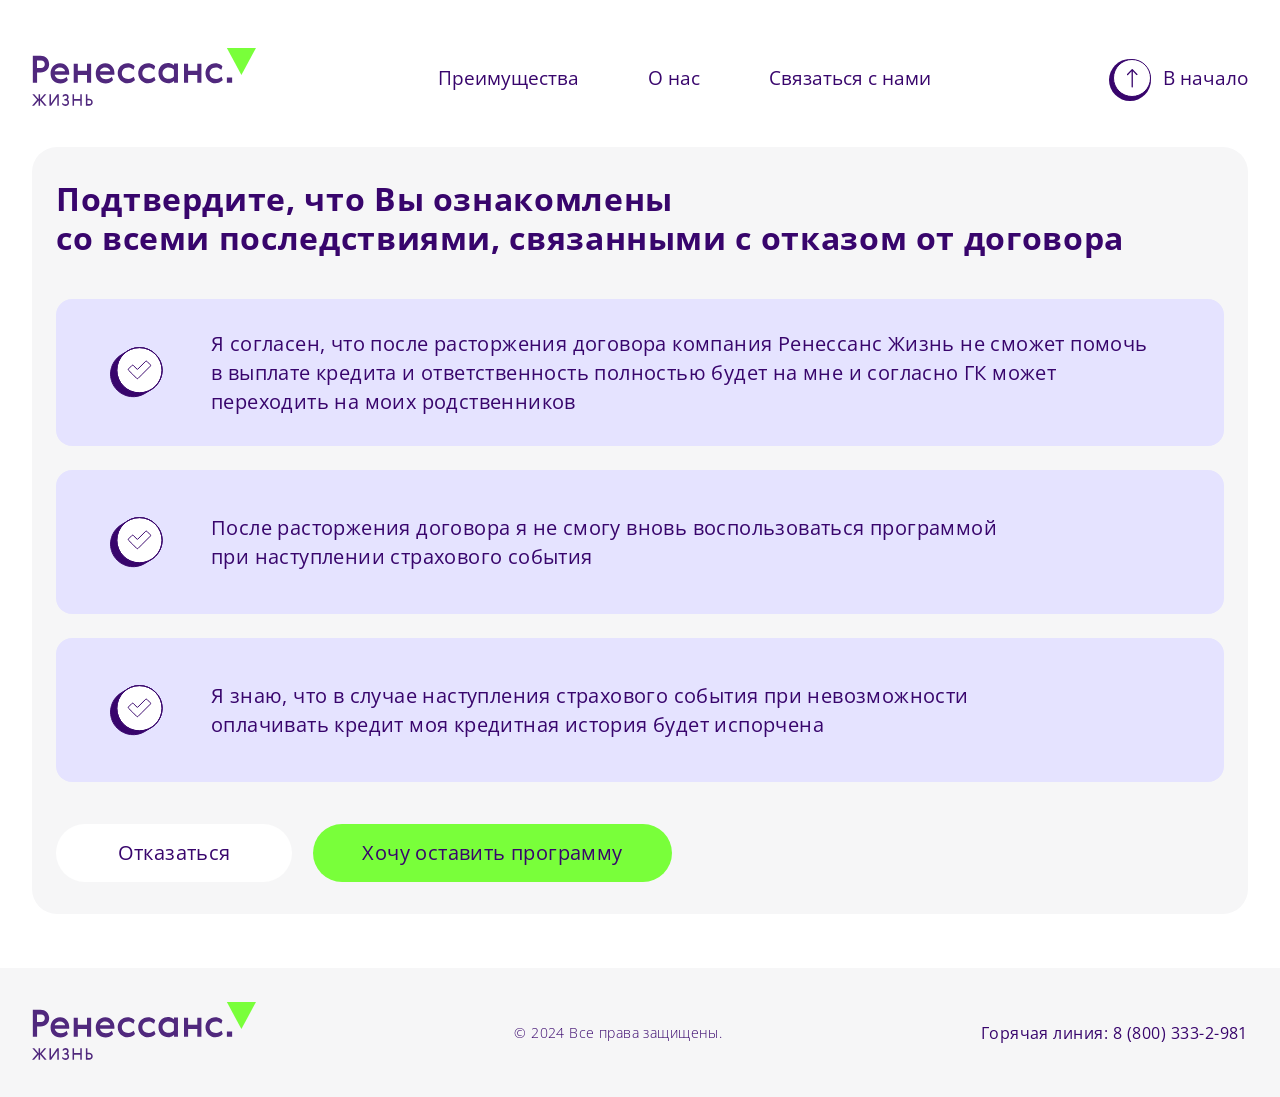
==== consequences.html @ 48eeff52 "Initial landing page" ====
<!DOCTYPE html>
<html lang="ru" class="page">

    <head>
   <meta charset="UTF-8">
   <meta name="viewport" content="width=device-width, initial-scale=1.0">
   <link rel="icon" href="favicon.svg">
   <link rel="apple-touch-icon" href="apple-touch-icon.png">
   <meta http-equiv="X-UA-Compatible" content="ie=edge">
   <meta name="theme-color" content="#111111">
   <title>Последствия отказа</title>
   <link rel="preload" href="fonts/Gerbera-Light.woff2" as="font" type="font/woff2" crossorigin>
   <link rel="preload" href="fonts/OpenSans-Regular.woff2" as="font" type="font/woff2" crossorigin>
   <link rel="preload" href="fonts/OpenSans-SemiBold.woff2" as="font" type="font/woff2" crossorigin>
   <link rel="preload" href="fonts/OpenSans-Light.woff2" as="font" type="font/woff2" crossorigin>
   <link rel="preload" href="fonts/OpenSans-Bold.woff2" as="font" type="font/woff2" crossorigin>
   <link rel="stylesheet" href="css/vendor.css">
   <link rel="stylesheet" href="css/main.css">
   <script defer src="js/main.js"></script>

</head>

    <body class="page__body">
        <div class="site-container">
            <header id='header' class="header">
  <div class="container header__container">
    <a href="index.html" class="logo">
      <img src="./img/svg/logo.svg" class="img-contain" width="224" height="58" alt="logo">
    </a>
    <nav class="nav">
      <ul class="list-reset nav__list">
        <li class="nav__item">
          <a href="index.html#advantages" class="nav__link link">Преимущества</a>
        </li>
        <li class="nav__item">
          <a href="index.html#history" class="nav__link link">О нас</a>
        </li>
        <li class="nav__item">
          <a href="index.html#contact" class="nav__link link">Связаться с нами</a>
        </li>
      </ul>
    </nav>
    <a href='index.html#header' class="btn-reset btn__start">
      <div class="btn__block">
        <div class="btn__back"></div>
        <div class="btn__circle">
          <div class="btn__img">
            <img src="./img/svg/arrowTop.svg" class="img-contain" width="17" height="14" alt="arrowTop">
          </div>
        </div>
      </div>
      <span class="btn__text">В начало</span>
    </a>
  </div>
</header>

            <main class="main">
                <section class="consequences">
                    <div class="container consequences__container">
                        <div class="consequences__content">
                            <h1 class="consequences__title">Подтвердите, что Вы ознакомлены<br>со всеми последствиями, связанными с отказом от договора</h1>
                            <ul class="list-reset consequences__list">
                                <li class="consequences__item">
                                    <div class="consequences__img">
                                        <img loading="lazy" src="./img/svg/checkPoint.svg" class="img-contain" width="61" height="61" alt="img">
                                    </div>
                                    <span class="consequences__text">Я согласен, что после расторжения договора компания Ренессанс Жизнь не сможет помочь в выплате кредита и ответственность полностью будет на мне и согласно ГК может переходить на моих родственников</span>
                                </li>
                                <li class="consequences__item">
                                    <div class="consequences__img">
                                        <img loading="lazy" src="./img/svg/checkPoint.svg" class="img-contain" width="61" height="61" alt="img">
                                    </div>
                                    <span class="consequences__text">После расторжения договора я не смогу вновь воспользоваться программой<br>при наступлении страхового события</span>
                                </li>
                                <li class="consequences__item">
                                    <div class="consequences__img">
                                        <img loading="lazy" src="./img/svg/checkPoint.svg" class="img-contain" width="61" height="61" alt="img">
                                    </div>
                                    <span class="consequences__text">Я знаю, что в случае наступления страхового события при невозможности<br>оплачивать кредит моя кредитная история будет испорчена</span>
                                </li>
                            </ul>
                            <div class="consequences__btns">
                                <a href="rejection.html" class="btn-reset btn-white consequences__btn">
                                    <span>Отказаться</span>
                                </a>
                                <a href='acceptance.html' class="btn-reset btn-green consequences__btn">
                                    <span>Хочу оставить программу</span>
                                </a>
                            </div>
                        </div>
                    </div>
                </section>
            </main>
            <footer class="footer">
  <div class="container footer__container">
    <a href="index.html" class="logo">
      <img src="./img/svg/logo.svg" class="img-contain" width="224" height="58" alt="logo">
    </a>
    <span class="footer__description">© 2024 Все права защищены.</span>
    <span class="footer__link">Горячая линия: <a class='link' href="tel:8 (800) 333-2-981 ">8 (800) 333-2-981 </a></span>
  </div>
</footer>

        </div>
    </body>

</html>
---- css/main.css ----
:root {
  --font-family: "Open Sans", sans-serif;
  --second-family: "Gerbera", sans-serif;
  --content-width: 1400px;
  --container-offset: 32px;
  --container-width: calc(var(--content-width) + (var(--container-offset) * 2));
  --color-main: #38056c;
}

@media screen and (max-width: 978px) {
  :root {
    --container-offset: 20px;
  }
}
@font-face {
  font-family: "Gerbera";
  src: url("../fonts/Gerbera-Light.woff2") format("woff2"), url("../fonts/Gerbera-Light.woff") format("woff"), url("../fonts/Gerbera-Light.ttf") format("truetype");
  font-weight: 300;
  font-style: normal;
  font-display: swap;
}
@font-face {
  font-family: "Open Sans";
  src: url("../fonts/OpenSans-Regular.woff2") format("woff2"), url("../fonts/OpenSans-Regular.woff") format("woff"), url("../fonts/OpenSans-Regular.ttf") format("truetype");
  font-weight: 400;
  font-style: normal;
  font-display: swap;
}
@font-face {
  font-family: "Open Sans";
  src: url("../fonts/OpenSans-SemiBold.woff2") format("woff2"), url("../fonts/OpenSans-SemiBold.woff") format("woff"), url("../fonts/OpenSans-SemiBold.ttf") format("truetype");
  font-weight: 600;
  font-style: normal;
  font-display: swap;
}
@font-face {
  font-family: "Open Sans";
  src: url("../fonts/OpenSans-Light.woff2") format("woff2"), url("../fonts/OpenSans-Light.woff") format("woff"), url("../fonts/OpenSans-Light.ttf") format("truetype");
  font-weight: 300;
  font-style: normal;
  font-display: swap;
}
@font-face {
  font-family: "Open Sans";
  src: url("../fonts/OpenSans-Bold.woff2") format("woff2"), url("../fonts/OpenSans-Bold.woff") format("woff"), url("../fonts/OpenSans-Bold.ttf") format("truetype");
  font-weight: 700;
  font-style: normal;
  font-display: swap;
}
html {
  -webkit-box-sizing: border-box;
  box-sizing: border-box;
}

*,
*::before,
*::after {
  padding: 0;
  margin: 0;
  -webkit-box-sizing: border-box;
  box-sizing: border-box;
}

h1,
h2,
h3,
h4 {
  margin: 0;
}

.page {
  height: 100%;
  font-family: var(--font-family);
  -webkit-text-size-adjust: 100%;
  color: var(--color-main);
  background: #ffffff;
}

.page__body {
  margin: 0;
  min-width: 320px;
  min-height: 100%;
  font-size: 16px;
}

img {
  height: auto;
  max-width: 100%;
  -o-object-fit: cover;
  object-fit: cover;
}

a {
  text-decoration: none;
}

.site-container {
  width: 100%;
  display: -webkit-box;
  display: -ms-flexbox;
  display: flex;
  -webkit-box-pack: start;
  -ms-flex-pack: start;
  justify-content: flex-start;
  -webkit-box-align: center;
  -ms-flex-align: center;
  align-items: center;
  -webkit-box-orient: vertical;
  -webkit-box-direction: normal;
  -ms-flex-direction: column;
  flex-direction: column;
  min-height: 100vh;
  overflow: hidden;
}

.is-hidden {
  display: none !important;
  /* stylelint-disable-line declaration-no-important */
}

.main {
  width: 100%;
  display: -webkit-box;
  display: -ms-flexbox;
  display: flex;
  -webkit-box-pack: start;
  -ms-flex-pack: start;
  justify-content: flex-start;
  -webkit-box-align: center;
  -ms-flex-align: center;
  align-items: center;
  -webkit-box-orient: vertical;
  -webkit-box-direction: normal;
  -ms-flex-direction: column;
  flex-direction: column;
}

.btn-reset {
  border: none;
  padding: 0;
  background-color: transparent;
  cursor: pointer;
}

.list-reset {
  list-style: none;
  margin: 0;
  padding: 0;
}

.input-reset {
  -webkit-appearance: none;
  -moz-appearance: none;
  appearance: none;
  border: none;
  border-radius: 0;
  background-color: #fff;
}
.input-reset::-webkit-search-decoration, .input-reset::-webkit-search-cancel-button, .input-reset::-webkit-search-results-button, .input-reset::-webkit-search-results-decoration {
  display: none;
}

.visually-hidden {
  position: absolute;
  overflow: hidden;
  margin: -1px;
  border: 0;
  padding: 0;
  width: 1px;
  height: 1px;
  clip: rect(0 0 0 0);
}

.container {
  margin: 0 auto;
  padding: 0 var(--container-offset);
  max-width: var(--container-width);
}

.js-focus-visible :focus:not(.focus-visible) {
  outline: none;
}

.centered {
  text-align: center;
}

.dis-scroll {
  position: fixed;
  left: 0;
  top: 0;
  overflow: hidden;
  width: 100%;
  height: 100vh;
  -ms-scroll-chaining: none;
  overscroll-behavior: none;
}

.page--ios .dis-scroll {
  position: relative;
}

picture {
  display: -webkit-box;
  display: -ms-flexbox;
  display: flex;
}

.img-cover {
  position: absolute;
  width: 100%;
  height: 100%;
  top: 0;
  left: 0;
  -o-object-fit: cover;
  object-fit: cover;
  -o-object-position: center;
  object-position: center;
}

.img-contain {
  width: 100%;
  height: auto;
  -o-object-fit: contain;
  object-fit: contain;
  -o-object-position: center;
  object-position: center;
}

.btn-green {
  display: -webkit-box;
  display: -ms-flexbox;
  display: flex;
  -webkit-box-pack: center;
  -ms-flex-pack: center;
  justify-content: center;
  -webkit-box-align: center;
  -ms-flex-align: center;
  align-items: center;
  text-align: center;
  position: relative;
  color: #38056c;
  z-index: 5;
}
.btn-green::after {
  content: "";
  position: absolute;
  width: 100%;
  height: 100%;
  border-radius: 210px;
  background: #79ff3a;
  z-index: 15;
}
.btn-green::before {
  content: "";
  position: absolute;
  width: calc(100% - 2px);
  height: calc(100% - 2px);
  top: 1px;
  left: 1px;
  border-radius: 210px;
  background: #fff;
  z-index: 10;
  -webkit-transition: all 0.2s ease 0s;
  transition: all 0.2s ease 0s;
}
.btn-green > span {
  color: inherit;
  font-size: inherit;
  z-index: 20;
}
@media (any-hover: hover) and (pointer: fine) {
  .btn-green:hover::before {
    -webkit-transform: translate(-10px, 10px);
    -ms-transform: translate(-10px, 10px);
    transform: translate(-10px, 10px);
  }
}

.btn-white {
  display: -webkit-box;
  display: -ms-flexbox;
  display: flex;
  -webkit-box-pack: center;
  -ms-flex-pack: center;
  justify-content: center;
  -webkit-box-align: center;
  -ms-flex-align: center;
  align-items: center;
  border-radius: 209px;
  text-align: center;
  position: relative;
  color: #38056c;
  z-index: 5;
}
.btn-white::after {
  content: "";
  position: absolute;
  width: 100%;
  height: 100%;
  border-radius: 210px;
  background: #ffffff;
  z-index: 15;
}
.btn-white::before {
  content: "";
  position: absolute;
  width: calc(100% - 2px);
  height: calc(100% - 2px);
  top: 1px;
  left: 1px;
  border-radius: 210px;
  background: #79ff3a;
  z-index: 10;
  -webkit-transition: all 0.2s ease 0s;
  transition: all 0.2s ease 0s;
}
.btn-white > span {
  color: inherit;
  font-size: inherit;
  z-index: 20;
}
@media (any-hover: hover) and (pointer: fine) {
  .btn-white:hover::before {
    -webkit-transform: translate(-10px, 10px);
    -ms-transform: translate(-10px, 10px);
    transform: translate(-10px, 10px);
  }
}

.link {
  -webkit-transition: all 0.2s ease 0s;
  transition: all 0.2s ease 0s;
}
@media (any-hover: hover) and (pointer: fine) {
  .link:hover {
    color: #79ff3a;
  }
}

.header {
  width: 100%;
  display: -webkit-box;
  display: -ms-flexbox;
  display: flex;
  -webkit-box-pack: center;
  -ms-flex-pack: center;
  justify-content: center;
  -webkit-box-align: center;
  -ms-flex-align: center;
  align-items: center;
  position: relative;
  padding-top: 42px;
}

.header__container {
  width: 100%;
  display: -webkit-box;
  display: -ms-flexbox;
  display: flex;
  -webkit-box-pack: justify;
  -ms-flex-pack: justify;
  justify-content: space-between;
  -webkit-box-align: center;
  -ms-flex-align: center;
  align-items: center;
}

.logo {
  width: 224px;
}

.nav {
  position: relative;
}

.nav__list {
  display: -webkit-box;
  display: -ms-flexbox;
  display: flex;
  -webkit-box-pack: center;
  -ms-flex-pack: center;
  justify-content: center;
  -webkit-box-align: center;
  -ms-flex-align: center;
  align-items: center;
  gap: 69px;
}

.nav__item {
  font-weight: 400;
  font-size: 19px;
  line-height: 384%;
  color: #38056c;
}

.nav__link {
  color: inherit;
  font-size: inherit;
}

.btn__block {
  position: relative;
}

.btn__start {
  display: -webkit-box;
  display: -ms-flexbox;
  display: flex;
  -webkit-box-pack: center;
  -ms-flex-pack: center;
  justify-content: center;
  -webkit-box-align: center;
  -ms-flex-align: center;
  align-items: center;
  gap: 12px;
}
@media (any-hover: hover) and (pointer: fine) {
  .btn__start:hover .btn__text {
    color: #79ff3a;
  }
  .btn__start:hover .btn__back {
    background: #79ff3a;
  }
}

.btn__circle {
  width: 38px;
  height: 38px;
  display: -webkit-box;
  display: -ms-flexbox;
  display: flex;
  -webkit-box-pack: center;
  -ms-flex-pack: center;
  justify-content: center;
  -webkit-box-align: center;
  -ms-flex-align: center;
  align-items: center;
  border-radius: 50%;
  border: 1px solid var(--color-main);
  background: #ffffff;
  position: relative;
  z-index: 2;
}

.btn__back {
  content: "";
  position: absolute;
  top: 0;
  right: 0;
  width: 42px;
  height: 42px;
  border-radius: 50%;
  background: var(--color-main);
  z-index: 1;
  -webkit-transition: all 0.2s ease 0s;
  transition: all 0.2s ease 0s;
}

.btn__img {
  width: 17px;
  display: -webkit-box;
  display: -ms-flexbox;
  display: flex;
  -webkit-box-pack: center;
  -ms-flex-pack: center;
  justify-content: center;
  -webkit-box-align: center;
  -ms-flex-align: center;
  align-items: center;
}

.btn__text {
  font-weight: 400;
  font-size: 19px;
  line-height: 384%;
  text-align: right;
  color: #38056c;
  -webkit-transition: all 0.2s ease 0s;
  transition: all 0.2s ease 0s;
}

@media screen and (max-width: 978px) {
  .header__container {
    -ms-flex-wrap: wrap;
    flex-wrap: wrap;
    -webkit-box-pack: justify;
    -ms-flex-pack: justify;
    justify-content: space-between;
  }
  .nav__list {
    gap: 0;
    -webkit-box-pack: justify;
    -ms-flex-pack: justify;
    justify-content: space-between;
  }
  .logo {
    -webkit-box-ordinal-group: 2;
    -ms-flex-order: 1;
    order: 1;
  }
  .nav {
    -webkit-box-ordinal-group: 4;
    -ms-flex-order: 3;
    order: 3;
    width: 100%;
  }
  .btn__start {
    -webkit-box-ordinal-group: 3;
    -ms-flex-order: 2;
    order: 2;
  }
}
@media screen and (max-width: 640px) {
  .header {
    padding-top: 32px;
  }
  .header__container {
    gap: 16px;
  }
  .logo {
    width: 175px;
  }
  .nav__item {
    font-weight: 400;
    font-size: 12px;
    line-height: 30px;
  }
  .btn__text {
    display: none;
  }
  .btn__circle {
    width: 30px;
    height: 30px;
  }
  .btn__back {
    width: 33px;
    height: 33px;
  }
  .btn__img {
    width: 13.5px;
  }
}
.footer {
  width: 100%;
  position: relative;
  background: #f6f6f7;
  padding: 34px 0;
  margin-top: auto;
}

.footerPhone {
  background: var(--color-main);
}

.footer__container {
  width: 100%;
  display: -webkit-box;
  display: -ms-flexbox;
  display: flex;
  -webkit-box-pack: justify;
  -ms-flex-pack: justify;
  justify-content: space-between;
  -webkit-box-align: center;
  -ms-flex-align: center;
  align-items: center;
  position: relative;
}

.footer__description {
  font-weight: 300;
  font-size: 14px;
  line-height: 197%;
  letter-spacing: 0.03em;
  text-align: center;
}

.footer__link {
  font-weight: 400;
  font-size: 16px;
  line-height: 172%;
  letter-spacing: 0.03em;
  text-align: right;
}
.footer__link a {
  color: var(--color-main);
}

@media screen and (max-width: 978px) {
  .footer {
    padding: 28px 0;
  }
  .footer__container {
    -webkit-box-pack: center;
    -ms-flex-pack: center;
    justify-content: center;
    -webkit-box-align: center;
    -ms-flex-align: center;
    align-items: center;
    -webkit-box-orient: vertical;
    -webkit-box-direction: normal;
    -ms-flex-direction: column;
    flex-direction: column;
    gap: 24px;
  }
  .footer__description {
    -webkit-box-ordinal-group: 4;
    -ms-flex-order: 3;
    order: 3;
  }
  .footer__link {
    -webkit-box-ordinal-group: 3;
    -ms-flex-order: 2;
    order: 2;
  }
}
@media screen and (max-width: 640px) {
  .footer__container {
    gap: 16px;
  }
  .footer__description,
  .footer__link {
    font-size: 12px;
    line-height: 120%;
  }
}
.footerPhone {
  position: relative;
}
.footerPhone .btn__circle {
  background: var(--color-main);
  border-color: #ffffff;
}
.footerPhone .btn__back {
  background: #ffffff;
}
.footerPhone .btn__text {
  color: #ffffff;
}

.footerPhone__img {
  position: absolute;
  right: 202px;
  bottom: -34px;
  width: 565px;
  display: -webkit-box;
  display: -ms-flexbox;
  display: flex;
  -webkit-box-pack: end;
  -ms-flex-pack: end;
  justify-content: flex-end;
  -webkit-box-align: end;
  -ms-flex-align: end;
  align-items: flex-end;
  pointer-events: none;
}
.footerPhone__img .img-contain {
  -o-object-position: bottom center;
  object-position: bottom center;
}

@media screen and (max-width: 978px) {
  .footerPhone__img {
    min-width: 365px;
    width: 60%;
    bottom: calc(100% + 28px);
    left: 0;
    right: 0;
    margin: 0 auto;
    -webkit-transform: translateX(-15px);
    -ms-transform: translateX(-15px);
    transform: translateX(-15px);
  }
  .footerPhone .footer__container {
    -webkit-box-orient: horizontal;
    -webkit-box-direction: normal;
    -ms-flex-direction: row;
    flex-direction: row;
    -webkit-box-pack: justify;
    -ms-flex-pack: justify;
    justify-content: space-between;
  }
}
.hero {
  width: 100%;
  position: relative;
  margin-top: 35px;
  display: -webkit-box;
  display: -ms-flexbox;
  display: flex;
  -webkit-box-pack: center;
  -ms-flex-pack: center;
  justify-content: center;
  -webkit-box-align: center;
  -ms-flex-align: center;
  align-items: center;
}

.hero__container {
  width: 100%;
  display: -webkit-box;
  display: -ms-flexbox;
  display: flex;
  -webkit-box-pack: center;
  -ms-flex-pack: center;
  justify-content: center;
  -webkit-box-align: center;
  -ms-flex-align: center;
  align-items: center;
  -webkit-box-orient: vertical;
  -webkit-box-direction: normal;
  -ms-flex-direction: column;
  flex-direction: column;
  max-width: 1642px;
}

.hero__banner {
  width: 100%;
  display: -webkit-box;
  display: -ms-flexbox;
  display: flex;
  -webkit-box-pack: center;
  -ms-flex-pack: center;
  justify-content: center;
  -webkit-box-align: stretch;
  -ms-flex-align: stretch;
  align-items: stretch;
}

.hero__left {
  width: 53.231%;
  display: -webkit-box;
  display: -ms-flexbox;
  display: flex;
  -webkit-box-pack: center;
  -ms-flex-pack: center;
  justify-content: center;
  -webkit-box-align: start;
  -ms-flex-align: start;
  align-items: flex-start;
  -webkit-box-orient: vertical;
  -webkit-box-direction: normal;
  -ms-flex-direction: column;
  flex-direction: column;
  padding: 90px 24px 90px 90px;
  min-height: 548px;
  border-radius: 25px;
  background: #38056c;
  position: relative;
  gap: 16px;
  z-index: 5;
}

.hero__title {
  max-width: 671px;
  width: 100%;
  text-align: left;
  font-weight: 700;
  font-size: 55px;
  line-height: 102%;
  letter-spacing: 0.02em;
  color: #fff;
}

.hero__text {
  width: 100%;
  text-align: left;
  font-weight: 300;
  font-size: 24px;
  line-height: 133%;
  letter-spacing: 0.02em;
  max-width: 428px;
  color: #fff;
}
.hero__text a {
  color: inherit;
}

.hero__right {
  width: calc(46.769% + 30px);
  position: relative;
  height: auto;
  border-radius: 0 25px 25px 0;
  overflow: hidden;
  margin-left: -30px;
  z-index: 2;
}

.hero__slider {
  width: 100%;
  position: relative;
  max-width: 1400px;
  margin-top: -38px;
  z-index: 20;
}
.hero__slider .swiper-wrapper {
  -webkit-box-align: stretch;
  -ms-flex-align: stretch;
  align-items: stretch;
}
.hero__slider .swiper-slide {
  width: 100%;
  display: -webkit-box;
  display: -ms-flexbox;
  display: flex;
  -webkit-box-pack: start;
  -ms-flex-pack: start;
  justify-content: flex-start;
  -webkit-box-align: start;
  -ms-flex-align: start;
  align-items: flex-start;
  -webkit-box-orient: vertical;
  -webkit-box-direction: normal;
  -ms-flex-direction: column;
  flex-direction: column;
  height: auto;
  border-radius: 16px;
  background: #f6f6f7;
  padding: 52px 48px 41px 55px;
  gap: 15px;
}

.hero__ico {
  width: 55.5px;
}

.hero__description {
  width: 100%;
  text-align: left;
  font-weight: 400;
  font-size: 18px;
  line-height: 145%;
  letter-spacing: 0.02em;
  color: #38056c;
}

.slider__pagination {
  position: absolute;
  left: 0;
  bottom: 0;
  right: 0;
  margin: 0 auto;
  display: -webkit-box;
  display: -ms-flexbox;
  display: flex;
  -webkit-box-pack: center;
  -ms-flex-pack: center;
  justify-content: center;
  -webkit-box-align: center;
  -ms-flex-align: center;
  align-items: center;
}

.swiper-horizontal > .swiper-pagination-bullets .swiper-pagination-bullet,
.swiper-pagination-horizontal.swiper-pagination-bullets .swiper-pagination-bullet {
  background: #d9d9d9;
  opacity: 1;
  width: 12px;
  height: 12px;
  margin: 0 5.5px;
  -webkit-transition: all 0.2s ease 0s;
  transition: all 0.2s ease 0s;
}

.swiper-horizontal > .swiper-pagination-bullets .swiper-pagination-bullet.swiper-pagination-bullet-active,
.swiper-pagination-horizontal.swiper-pagination-bullets .swiper-pagination-bullet.swiper-pagination-bullet-active {
  background: #38056c;
}

@media screen and (max-width: 1440px) {
  .hero__left {
    padding: 24px;
    min-height: 400px;
  }
  .hero__title {
    font-size: 40px;
    max-width: 500px;
  }
  .hero__text {
    font-size: 20px;
  }
  .hero__slider .swiper-slide {
    padding: 24px 32px;
  }
  .hero__description {
    font-size: 16px;
  }
}
@media screen and (max-width: 978px) {
  .hero__banner {
    -webkit-box-pack: center;
    -ms-flex-pack: center;
    justify-content: center;
    -webkit-box-align: center;
    -ms-flex-align: center;
    align-items: center;
    -webkit-box-orient: vertical;
    -webkit-box-direction: normal;
    -ms-flex-direction: column;
    flex-direction: column;
  }
  .hero__left {
    width: 100%;
    padding: 44px 21px 24px 21px;
    -webkit-box-pack: center;
    -ms-flex-pack: center;
    justify-content: center;
    -webkit-box-align: center;
    -ms-flex-align: center;
    align-items: center;
    -webkit-box-orient: vertical;
    -webkit-box-direction: normal;
    -ms-flex-direction: column;
    flex-direction: column;
    min-height: auto;
    border-radius: 25px 25px 0 0;
  }
  .hero__right {
    width: 100%;
    border-radius: 0 0 25px 25px;
    aspect-ratio: 1.2389/1;
    margin: 0;
  }
  .hero__text,
  .hero__title {
    text-align: center;
  }
  .hero__slider {
    margin-top: -40px;
    padding-bottom: 30px;
    position: relative;
  }
  .hero__slider .swiper-slide {
    padding: 32px 34px 25px 34px;
  }
}
@media screen and (max-width: 640px) {
  .hero {
    margin-top: 20px;
  }
  .hero__left {
    gap: 14px;
  }
  .hero__text {
    font-weight: 300;
    font-size: 12px;
    line-height: 133%;
    letter-spacing: 0.02em;
  }
  .hero__title {
    font-weight: 700;
    font-size: 20px;
    line-height: 115%;
    letter-spacing: 0.02em;
  }
  .hero__slider .swiper-slide {
    gap: 10px;
  }
  .hero__ico {
    width: 35px;
  }
  .hero__description {
    font-size: 12px;
    line-height: 143%;
    letter-spacing: 0.02em;
  }
  .swiper-horizontal > .swiper-pagination-bullets .swiper-pagination-bullet,
  .swiper-pagination-horizontal.swiper-pagination-bullets .swiper-pagination-bullet {
    width: 7px;
    height: 7px;
  }
}
.history {
  width: 100%;
  position: relative;
  margin-top: 64px;
  display: -webkit-box;
  display: -ms-flexbox;
  display: flex;
  -webkit-box-pack: center;
  -ms-flex-pack: center;
  justify-content: center;
  -webkit-box-align: center;
  -ms-flex-align: center;
  align-items: center;
}

.history__container {
  width: 100%;
  display: -webkit-box;
  display: -ms-flexbox;
  display: flex;
  -webkit-box-pack: center;
  -ms-flex-pack: center;
  justify-content: center;
  -webkit-box-align: center;
  -ms-flex-align: center;
  align-items: center;
  -webkit-box-orient: vertical;
  -webkit-box-direction: normal;
  -ms-flex-direction: column;
  flex-direction: column;
  max-width: 1642px;
}

.history__banner {
  width: 100%;
  display: -webkit-box;
  display: -ms-flexbox;
  display: flex;
  -webkit-box-pack: center;
  -ms-flex-pack: center;
  justify-content: center;
  -webkit-box-align: stretch;
  -ms-flex-align: stretch;
  align-items: stretch;
}

.history__left {
  width: 53.231%;
  display: -webkit-box;
  display: -ms-flexbox;
  display: flex;
  -webkit-box-pack: center;
  -ms-flex-pack: center;
  justify-content: center;
  -webkit-box-align: start;
  -ms-flex-align: start;
  align-items: flex-start;
  -webkit-box-orient: vertical;
  -webkit-box-direction: normal;
  -ms-flex-direction: column;
  flex-direction: column;
  padding: 90px 24px 90px 90px;
  min-height: 548px;
  border-radius: 25px;
  background: #38056c;
  position: relative;
  gap: 24px;
  z-index: 5;
}

.history__title {
  max-width: 340px;
  width: 100%;
  text-align: left;
  font-weight: 700;
  font-size: 55px;
  line-height: 102%;
  letter-spacing: 0.02em;
  color: #fff;
}

.history__text {
  width: 100%;
  text-align: left;
  font-weight: 300;
  font-size: 17px;
  line-height: 133%;
  letter-spacing: 0.02em;
  max-width: 560px;
  color: #fff;
}
.history__text a {
  color: inherit;
}

.history__right {
  width: calc(46.769% + 30px);
  position: relative;
  height: auto;
  border-radius: 0 25px 25px 0;
  overflow: hidden;
  margin-left: -30px;
  z-index: 2;
}

.history__slider {
  width: 100%;
  position: relative;
  max-width: 1400px;
  margin-top: -62px;
  z-index: 20;
}
.history__slider .swiper-wrapper {
  -webkit-box-align: stretch;
  -ms-flex-align: stretch;
  align-items: stretch;
}
.history__slider .swiper-slide {
  width: 100%;
  display: -webkit-box;
  display: -ms-flexbox;
  display: flex;
  -webkit-box-pack: start;
  -ms-flex-pack: start;
  justify-content: flex-start;
  -webkit-box-align: start;
  -ms-flex-align: start;
  align-items: flex-start;
  -webkit-box-orient: vertical;
  -webkit-box-direction: normal;
  -ms-flex-direction: column;
  flex-direction: column;
  height: auto;
  border-radius: 16px;
  background: #f6f6f7;
  padding: 32px 48px 38px 55px;
  gap: 8px;
}

.history__description {
  width: 100%;
  text-align: left;
  font-weight: 300;
  font-size: 20px;
  line-height: 138%;
  letter-spacing: 0.02em;
  color: #38056c;
}

.history__name {
  width: 100%;
  text-align: left;
  font-weight: 600;
  font-size: 32px;
  line-height: 138%;
  letter-spacing: 0.02em;
}

@media screen and (max-width: 1440px) {
  .history__left {
    padding: 64px 24px 88px 24px;
    min-height: 400px;
  }
  .history__title {
    font-size: 40px;
    max-width: 500px;
  }
  .history__text {
    font-size: 16px;
  }
  .history__name {
    font-size: 28px;
  }
  .history__slider .swiper-slide {
    padding: 24px 32px;
  }
  .history__description {
    font-size: 16px;
  }
}
@media screen and (max-width: 978px) {
  .history__banner {
    -webkit-box-pack: center;
    -ms-flex-pack: center;
    justify-content: center;
    -webkit-box-align: center;
    -ms-flex-align: center;
    align-items: center;
    -webkit-box-orient: vertical;
    -webkit-box-direction: normal;
    -ms-flex-direction: column;
    flex-direction: column;
  }
  .history__left {
    width: 100%;
    padding: 44px 21px 24px 21px;
    -webkit-box-pack: center;
    -ms-flex-pack: center;
    justify-content: center;
    -webkit-box-align: center;
    -ms-flex-align: center;
    align-items: center;
    -webkit-box-orient: vertical;
    -webkit-box-direction: normal;
    -ms-flex-direction: column;
    flex-direction: column;
    min-height: auto;
    border-radius: 25px 25px 0 0;
  }
  .history__right {
    width: 100%;
    border-radius: 0 0 25px 25px;
    aspect-ratio: 1.2389/1;
    margin: 0;
  }
  .history__text,
  .history__title {
    text-align: center;
    max-width: 100%;
  }
  .history__slider {
    margin-top: -40px;
    padding-bottom: 30px;
    position: relative;
  }
  .history__slider .swiper-slide {
    padding: 32px 34px 25px 34px;
  }
}
@media screen and (max-width: 640px) {
  .history {
    margin-top: 46px;
  }
  .history__left {
    gap: 14px;
  }
  .history__text {
    font-weight: 300;
    font-size: 12px;
    line-height: 133%;
    letter-spacing: 0.02em;
  }
  .history__title {
    font-weight: 700;
    font-size: 20px;
    line-height: 115%;
    letter-spacing: 0.02em;
    max-width: 160px;
  }
  .history__slider .swiper-slide {
    gap: 8px;
    padding: 32px 40px 40px 40px;
  }
  .history__name {
    font-weight: 600;
    font-size: 24px;
    line-height: 138%;
    letter-spacing: 0.02em;
  }
  .history__description {
    font-weight: 300;
    font-size: 14px;
    line-height: 145%;
    letter-spacing: 0.02em;
  }
}
.advantages {
  width: 100%;
  position: relative;
  margin-top: 64px;
}

.advantages__container {
  width: 100%;
  display: -webkit-box;
  display: -ms-flexbox;
  display: flex;
  -webkit-box-pack: start;
  -ms-flex-pack: start;
  justify-content: flex-start;
  -webkit-box-align: start;
  -ms-flex-align: start;
  align-items: flex-start;
  -webkit-box-orient: vertical;
  -webkit-box-direction: normal;
  -ms-flex-direction: column;
  flex-direction: column;
  gap: 64px;
}

.advantages__header {
  width: 100%;
  display: -webkit-box;
  display: -ms-flexbox;
  display: flex;
  -webkit-box-pack: start;
  -ms-flex-pack: start;
  justify-content: flex-start;
  -webkit-box-align: center;
  -ms-flex-align: center;
  align-items: center;
  gap: 6px;
}

.advantages__title {
  width: auto;
  -webkit-box-flex: 1;
  -ms-flex: 1 1 49.142%;
  flex: 1 1 49.142%;
  max-width: 682px;
  text-align: left;
  font-weight: 700;
  font-size: 55px;
  line-height: 108%;
  letter-spacing: 0.02em;
  color: #38056c;
}

.advantages__text {
  width: auto;
  -webkit-box-flex: 1;
  -ms-flex: 1 1 50.857%;
  flex: 1 1 50.857%;
  max-width: 615px;
  font-weight: 300;
  font-size: 17px;
  line-height: 141%;
  letter-spacing: 0.02em;
}

.advantages__list {
  width: 100%;
  display: -ms-grid;
  display: grid;
  -ms-grid-columns: (1fr)[4];
  grid-template-columns: repeat(4, 1fr);
  gap: 31px;
  -webkit-box-align: stretch;
  -ms-flex-align: stretch;
  align-items: stretch;
}

.advantages__item {
  width: 100%;
  height: auto;
  display: -webkit-box;
  display: -ms-flexbox;
  display: flex;
  -webkit-box-pack: start;
  -ms-flex-pack: start;
  justify-content: flex-start;
  -webkit-box-align: start;
  -ms-flex-align: start;
  align-items: flex-start;
  -webkit-box-orient: vertical;
  -webkit-box-direction: normal;
  -ms-flex-direction: column;
  flex-direction: column;
  border-radius: 16px;
  overflow: hidden;
  background: #f6f6f7;
}

.advantages__img {
  width: 100%;
  position: relative;
  overflow: hidden;
  border-radius: 16px;
  aspect-ratio: 1.021943/1;
}

.advantages__description {
  width: 100%;
  text-align: left;
  padding: 27px 36px;
  font-weight: 400;
  font-size: 17px;
  line-height: 146%;
  letter-spacing: 0.02em;
  color: #38056c;
  max-width: 308px;
}

@media screen and (max-width: 1440px) {
  .advantages__title {
    width: auto;
    width: 440px;
    -webkit-box-flex: 0;
    -ms-flex: none;
    flex: none;
    font-size: 40px;
  }
  .advantages__text {
    -webkit-box-flex: 1;
    -ms-flex: 1 1 0px;
    flex: 1 1 0;
    max-width: 100%;
    font-size: 16px;
  }
}
@media screen and (max-width: 978px) {
  .advantages__header {
    -webkit-box-pack: center;
    -ms-flex-pack: center;
    justify-content: center;
    -webkit-box-align: center;
    -ms-flex-align: center;
    align-items: center;
    -webkit-box-orient: vertical;
    -webkit-box-direction: normal;
    -ms-flex-direction: column;
    flex-direction: column;
    gap: 24px;
  }
  .advantages__title {
    width: 100%;
    text-align: center;
  }
  .advantages__text {
    text-align: center;
  }
  .advantages__list {
    -ms-grid-columns: (1fr)[2];
    grid-template-columns: repeat(2, 1fr);
    gap: 24px;
  }
}
@media screen and (max-width: 640px) {
  .advantages {
    margin-top: 46px;
  }
  .advantages__container {
    gap: 36px;
  }
  .advantages__header {
    gap: 10px;
  }
  .advantages__title {
    font-weight: 700;
    font-size: 20px;
    line-height: 127%;
    letter-spacing: 0.02em;
    text-align: center;
    max-width: 270px;
  }
  .advantages__text {
    font-weight: 300;
    font-size: 12px;
    line-height: 150%;
    letter-spacing: 0.01em;
  }
  .advantages__list {
    -ms-grid-columns: 1fr;
    grid-template-columns: 1fr;
    gap: 17px;
  }
  .advantages__img {
    aspect-ratio: 1.71779/1;
  }
  .advantages__description {
    font-weight: 400;
    font-size: 14px;
    line-height: 152%;
    letter-spacing: 0.02em;
    max-width: 100%;
    padding: 17px 31px 21px 31px;
  }
}
.rejection {
  width: 100%;
  position: relative;
  margin-top: 64px;
}

.rejection__container {
  width: 100%;
  max-width: 1642px;
}

.rejection__content {
  width: 100%;
  display: -webkit-box;
  display: -ms-flexbox;
  display: flex;
  -webkit-box-pack: center;
  -ms-flex-pack: center;
  justify-content: center;
  -webkit-box-align: center;
  -ms-flex-align: center;
  align-items: center;
  border-radius: 16px;
  background: #f6f6f7;
  padding: 55px 90px;
  gap: 24px;
}

.rejection__info {
  width: 505px;
  display: -webkit-box;
  display: -ms-flexbox;
  display: flex;
  -webkit-box-pack: start;
  -ms-flex-pack: start;
  justify-content: flex-start;
  -webkit-box-align: start;
  -ms-flex-align: start;
  align-items: flex-start;
  -webkit-box-orient: vertical;
  -webkit-box-direction: normal;
  -ms-flex-direction: column;
  flex-direction: column;
  gap: 95px;
  margin-right: auto;
  margin-top: 65px;
}

.rejection__title {
  width: 100%;
  font-weight: 700;
  font-size: 55px;
  line-height: 108%;
  letter-spacing: 0.02em;
  color: #38056c;
}

.rejection__btn {
  width: 304px;
  height: 58px;
  font-size: 20px;
  line-height: 133%;
  letter-spacing: 0.02em;
}

.rejection__list {
  width: auto;
  -webkit-box-flex: 1;
  -ms-flex: 1 1 0px;
  flex: 1 1 0;
  max-width: 761px;
  display: -webkit-box;
  display: -ms-flexbox;
  display: flex;
  -webkit-box-pack: start;
  -ms-flex-pack: start;
  justify-content: flex-start;
  -webkit-box-align: start;
  -ms-flex-align: start;
  align-items: flex-start;
  -webkit-box-orient: vertical;
  -webkit-box-direction: normal;
  -ms-flex-direction: column;
  flex-direction: column;
  gap: 22px;
}

.rejection__item {
  width: 100%;
  display: -webkit-box;
  display: -ms-flexbox;
  display: flex;
  -webkit-box-pack: center;
  -ms-flex-pack: center;
  justify-content: center;
  -webkit-box-align: center;
  -ms-flex-align: center;
  align-items: center;
  padding: 7px 44px 7px 32px;
  background: #e5e3ff;
  border-radius: 16px;
  gap: 26px;
  min-height: 146px;
}
.rejection__item:nth-child(1) .rejection__img {
  width: 141px;
  height: 130px;
}
.rejection__item:nth-child(2) .rejection__img {
  width: 87px;
  height: 104px;
  margin-right: 24px;
  margin-left: 30px;
}
.rejection__item:nth-child(3) .rejection__img {
  width: 63px;
  height: 116px;
  margin-right: 40px;
  margin-left: 38px;
}

.rejection__text {
  text-align: left;
  -webkit-box-flex: 1;
  -ms-flex: 1 1 0px;
  flex: 1 1 0;
  font-weight: 400;
  font-size: 20px;
  line-height: 145%;
  letter-spacing: 0.02em;
  color: #38056c;
  max-width: 325px;
}

.rejection__remove {
  width: 60px;
  height: 57px;
  margin-left: auto;
}

@media screen and (max-width: 1440px) {
  .rejection__content {
    padding: 32px 24px;
  }
  .rejection__title {
    font-size: 40px;
  }
  .rejection__info {
    width: 340px;
  }
  .rejection__item {
    padding-left: 16px;
    padding-right: 16px;
  }
}
@media screen and (max-width: 978px) {
  .rejection__content {
    -webkit-box-pack: center;
    -ms-flex-pack: center;
    justify-content: center;
    -webkit-box-align: center;
    -ms-flex-align: center;
    align-items: center;
    -webkit-box-orient: vertical;
    -webkit-box-direction: normal;
    -ms-flex-direction: column;
    flex-direction: column;
  }
  .rejection__title {
    text-align: center;
  }
  .rejection__info {
    width: 100%;
    -webkit-box-pack: center;
    -ms-flex-pack: center;
    justify-content: center;
    -webkit-box-align: center;
    -ms-flex-align: center;
    align-items: center;
    gap: 40px;
    margin: 0;
  }
  .rejection__list {
    width: 100%;
    margin-top: 24px;
  }
}
@media screen and (max-width: 640px) {
  .rejection {
    margin-top: 46px;
  }
  .rejection__container {
    padding: 0;
  }
  .rejection__content {
    padding: 34px 20px 44px 20px;
    gap: 32px;
  }
  .rejection__info {
    gap: 18px;
  }
  .rejection__title {
    font-weight: 700;
    font-size: 20px;
    line-height: 127%;
    letter-spacing: 0.02em;
  }
  .rejection__btn {
    width: 229px;
    height: 44px;
    font-weight: 400;
    font-size: 13px;
    line-height: 160%;
    letter-spacing: 0.02em;
  }
  .rejection__list {
    gap: 11px;
    margin-top: 0;
  }
  .rejection__item {
    padding: 7px 16px 6px 12px;
    border-radius: 6px;
    gap: 15px;
    min-height: 54px;
  }
  .rejection__item:nth-child(1) .rejection__img {
    width: 43.5px;
    height: 40px;
  }
  .rejection__item:nth-child(2) .rejection__img {
    width: 32px;
    height: 38px;
    margin-right: 6px;
    margin-left: 5px;
  }
  .rejection__item:nth-child(3) .rejection__img {
    width: 19.5px;
    height: 35.5px;
    margin-right: 10px;
    margin-left: 14px;
  }
  .rejection__text {
    font-size: 12px;
    line-height: 125%;
    letter-spacing: 0.01em;
    max-width: 220px;
  }
  .rejection__remove {
    width: 22.2px;
    height: 22px;
  }
}
@media screen and (max-width: 340px) {
  .rejection__text {
    max-width: 127px;
  }
}
.levels {
  width: 100%;
  position: relative;
  margin-top: 64px;
}

.levels__container {
  width: 100%;
  display: -webkit-box;
  display: -ms-flexbox;
  display: flex;
  -webkit-box-pack: start;
  -ms-flex-pack: start;
  justify-content: flex-start;
  -webkit-box-align: start;
  -ms-flex-align: start;
  align-items: flex-start;
  -webkit-box-orient: vertical;
  -webkit-box-direction: normal;
  -ms-flex-direction: column;
  flex-direction: column;
  gap: 42px;
  max-width: 1440px;
}

.levels__title {
  width: 100%;
  display: -webkit-box;
  display: -ms-flexbox;
  display: flex;
  -webkit-box-pack: start;
  -ms-flex-pack: start;
  justify-content: flex-start;
  -webkit-box-align: start;
  -ms-flex-align: start;
  align-items: flex-start;
  text-align: left;
  max-width: 1106px;
  font-weight: 700;
  font-size: 55px;
  line-height: 108%;
  letter-spacing: 0.02em;
  color: #38056c;
  margin-bottom: 6px;
}

.levels__numbers {
  width: 100%;
  display: -webkit-box;
  display: -ms-flexbox;
  display: flex;
  -webkit-box-pack: start;
  -ms-flex-pack: start;
  justify-content: flex-start;
  -webkit-box-align: start;
  -ms-flex-align: start;
  align-items: flex-start;
}

.levels__number {
  position: relative;
  display: -webkit-box;
  display: -ms-flexbox;
  display: flex;
  -webkit-box-pack: center;
  -ms-flex-pack: center;
  justify-content: center;
  -webkit-box-align: center;
  -ms-flex-align: center;
  align-items: center;
}
.levels__number:nth-child(1) {
  width: 113px;
  height: 264px;
  margin-right: 230px;
}
.levels__number:nth-child(1)::before {
  content: "";
  position: absolute;
  right: -247px;
  bottom: 110px;
  width: 210px;
  height: 1px;
  background: #38056c;
}
.levels__number:nth-child(2) {
  width: 187px;
  height: 271px;
  margin-right: 218px;
}
.levels__number:nth-child(2)::before {
  content: "";
  position: absolute;
  right: -215px;
  bottom: 110px;
  width: 210px;
  height: 1px;
  background: #38056c;
}
.levels__number:nth-child(3) {
  width: 185px;
  height: 273px;
  margin-right: 182px;
}
.levels__number:nth-child(3)::before {
  content: "";
  position: absolute;
  right: -190px;
  bottom: 110px;
  width: 183px;
  height: 1px;
  background: #38056c;
}
.levels__number:nth-child(4) {
  width: 207px;
  height: 269px;
  margin-left: auto;
  margin-right: 50px;
}

.levels__text {
  width: 100%;
  display: -webkit-box;
  display: -ms-flexbox;
  display: flex;
  -webkit-box-pack: start;
  -ms-flex-pack: start;
  justify-content: flex-start;
  -webkit-box-align: start;
  -ms-flex-align: start;
  align-items: flex-start;
}

.levels__text li {
  position: relative;
  display: -webkit-box;
  display: -ms-flexbox;
  display: flex;
  -webkit-box-pack: center;
  -ms-flex-pack: center;
  justify-content: center;
  -webkit-box-align: center;
  -ms-flex-align: center;
  align-items: center;
  font-weight: 400;
  font-size: 20px;
  line-height: 138%;
  letter-spacing: 0.02em;
  color: #38056c;
  text-align: left;
}
.levels__text li:nth-child(1) {
  width: 229px;
  margin-right: 60px;
}
.levels__text li:nth-child(2) {
  width: 332px;
  margin-right: 92px;
}
.levels__text li:nth-child(3) {
  width: 417px;
  margin-right: 38px;
}
.levels__text li:nth-child(4) {
  width: auto;
  -webkit-box-flex: 1;
  -ms-flex: 1 1 0px;
  flex: 1 1 0;
  margin-left: auto;
}

@media screen and (max-width: 1440px) {
  .levels__title {
    font-size: 40px;
    margin-bottom: 0;
  }
  .levels__number:nth-child(1) {
    width: 7.84722222vw; /* 113px / 1440 * 100 */
    height: 18.3333333vw; /* 264px / 1440 * 100 */
    margin-right: 15.9722222vw; /* 230px / 1440 * 100 */
  }
  .levels__number:nth-child(1)::before {
    right: -17.1527778vw; /* -247px / 1440 * 100 */
    bottom: 7.63888889vw; /* 110px / 1440 * 100 */
    width: 14.5833333vw; /* 210px / 1440 * 100 */
  }
  .levels__number:nth-child(2) {
    width: 12.9861111vw; /* 187px / 1440 * 100 */
    height: 18.8194444vw; /* 271px / 1440 * 100 */
    margin-right: 15.1388889vw; /* 218px / 1440 * 100 */
  }
  .levels__number:nth-child(2)::before {
    right: -14.9305556vw; /* -215px / 1440 * 100 */
    bottom: 7.63888889vw; /* 110px / 1440 * 100 */
    width: 14.5833333vw; /* 210px / 1440 * 100 */
    background: #38056c;
  }
  .levels__number:nth-child(3) {
    width: 12.8472222vw; /* 185px / 1440 * 100 */
    height: 18.9583333vw; /* 273px / 1440 * 100 */
    margin-right: 12.6388889vw; /* 182px / 1440 * 100 */
  }
  .levels__number:nth-child(3)::before {
    right: -13.1944444vw; /* -190px / 1440 * 100 */
    bottom: 7.63888889vw; /* 110px / 1440 * 100 */
    width: 12.7083333vw; /* 183px / 1440 * 100 */
  }
  .levels__number:nth-child(4) {
    width: 14.375vw; /* 207px / 1440 * 100 */
    height: 18.6805556vw; /* 269px / 1440 * 100 */
    margin-right: 3.47222222vw; /* 50px / 1440 * 100 */
  }
  .levels__text li:nth-child(1) {
    width: 15.9027778vw; /* 229px / 1440 * 100 */
    margin-right: 4.16666667vw; /* 60px / 1440 * 100 */
  }
  .levels__text li:nth-child(2) {
    width: 23.0555556vw; /* 332px / 1440 * 100 */
    margin-right: 6.38888889vw; /* 92px / 1440 * 100 */
  }
  .levels__text li:nth-child(3) {
    width: 28.9583333vw; /* 417px / 1440 * 100 */
    margin-right: 2.63888889vw; /* 38px / 1440 * 100 */
  }
  .levels__text li:nth-child(4) {
    width: auto;
    -webkit-box-flex: 1;
    -ms-flex: 1 1 0px;
    flex: 1 1 0;
    margin-left: auto;
  }
}
@media screen and (max-width: 1260px) {
  .levels__text li {
    font-size: 16px;
  }
}
@media screen and (max-width: 978px) {
  .levels__text li {
    font-size: 14px;
  }
}
@media screen and (max-width: 660px) {
  .levels {
    margin-top: 46px;
  }
  .levels__container {
    gap: 18px;
  }
  .levels__title {
    width: 100%;
    font-weight: 700;
    font-size: 20px;
    line-height: 127%;
    letter-spacing: 0.02em;
    max-width: 280px;
    margin: 0 auto;
    text-align: center;
  }
  .levels__numbers {
    display: none;
  }
  .levels__text {
    width: 100%;
    -webkit-box-pack: start;
    -ms-flex-pack: start;
    justify-content: flex-start;
    -webkit-box-align: start;
    -ms-flex-align: start;
    align-items: flex-start;
    -webkit-box-orient: vertical;
    -webkit-box-direction: normal;
    -ms-flex-direction: column;
    flex-direction: column;
    gap: 24px;
    max-width: 242px;
    margin: 0 auto;
  }
  .levels__text li {
    display: -webkit-box;
    display: -ms-flexbox;
    display: flex;
    -webkit-box-pack: center;
    -ms-flex-pack: center;
    justify-content: center;
    -webkit-box-align: center;
    -ms-flex-align: center;
    align-items: center;
    width: auto;
    text-align: left;
    margin: 0;
    font-size: 12px;
    line-height: 142%;
    letter-spacing: 0.02em;
    min-height: 88px;
    padding-left: 88px;
  }
  .levels__text li::before {
    content: "";
    position: absolute;
    left: 0;
    top: 0;
    bottom: 0;
    margin: auto 0;
    background-position: center;
    background-repeat: no-repeat;
    background-size: contain;
  }
  .levels__text li:nth-child(1) {
    width: auto;
    max-width: 215px;
    margin: 0;
  }
  .levels__text li:nth-child(1)::before {
    width: 37px;
    height: 87px;
    background-image: url(../img/svg/1.svg);
  }
  .levels__text li:nth-child(2) {
    width: auto;
    max-width: 225px;
    margin: 0;
  }
  .levels__text li:nth-child(2)::before {
    width: 61px;
    height: 88px;
    background-image: url(../img/svg/2.svg);
  }
  .levels__text li:nth-child(3) {
    width: auto;
    margin: 0;
  }
  .levels__text li:nth-child(3)::before {
    width: 59px;
    height: 88px;
    background-image: url(../img/svg/3.svg);
  }
  .levels__text li:nth-child(4) {
    width: auto;
    margin: 0;
    max-width: 220px;
  }
  .levels__text li:nth-child(4)::before {
    width: 67px;
    height: 87.5px;
    background-image: url(../img/4.png);
  }
}
.contact {
  width: 100%;
  position: relative;
  margin-top: 128px;
  margin-bottom: 74px;
}

.contact__container {
  width: 100%;
  display: -webkit-box;
  display: -ms-flexbox;
  display: flex;
  -webkit-box-pack: start;
  -ms-flex-pack: start;
  justify-content: flex-start;
  -webkit-box-align: start;
  -ms-flex-align: start;
  align-items: flex-start;
  -webkit-box-orient: vertical;
  -webkit-box-direction: normal;
  -ms-flex-direction: column;
  flex-direction: column;
}

.contact__title {
  width: 100%;
  text-align: left;
  font-weight: 700;
  font-size: 55px;
  line-height: 108%;
  letter-spacing: 0.02em;
  color: #38056c;
  margin-bottom: 30px;
}

.contact__text {
  font-weight: 300;
  font-size: 19px;
  line-height: 133%;
  letter-spacing: 0.02em;
  color: #38056c;
  margin-bottom: 42px;
}

.contact__link {
  font-weight: 700;
  font-size: 64px;
  line-height: 108%;
  letter-spacing: 0.02em;
  color: #38056c;
  -webkit-transition: all 0.2s ease 0s;
  transition: all 0.2s ease 0s;
}
@media (any-hover: hover) and (pointer: fine) {
  .contact__link:hover {
    color: #79ff3a;
  }
}

@media screen and (max-width: 1440px) {
  .contact__title {
    font-size: 40px;
  }
  .contact__link {
    font-size: 55px;
  }
}
@media screen and (max-width: 1320px) {
  .contact {
    margin-bottom: 360px;
  }
}
@media screen and (max-width: 978px) {
  .contact {
    margin-top: 64px;
    margin-bottom: 55vw;
  }
  .contact__container {
    -webkit-box-pack: center;
    -ms-flex-pack: center;
    justify-content: center;
    -webkit-box-align: center;
    -ms-flex-align: center;
    align-items: center;
  }
  .contact__text,
  .contact__title {
    text-align: center;
  }
}
@media screen and (max-width: 640px) {
  .contact {
    margin-top: 46px;
    margin-bottom: 357px;
  }
  .contact__title {
    font-size: 28px;
    line-height: 107%;
    letter-spacing: 0.02em;
    margin-bottom: 15px;
  }
  .contact__text {
    font-weight: 300;
    font-size: 12px;
    line-height: 150%;
    letter-spacing: 0.02em;
    max-width: 240px;
    margin-bottom: 24px;
  }
  .contact__text br {
    display: none;
  }
  .contact__link {
    font-size: 32px;
    line-height: 108%;
    letter-spacing: 0.02em;
  }
}
.block {
  width: 100%;
  position: relative;
  margin: 32px 0 54px 0;
}

.block__container {
  width: 100%;
  max-width: 1642px;
  position: relative;
  display: -webkit-box;
  display: -ms-flexbox;
  display: flex;
  -webkit-box-pack: center;
  -ms-flex-pack: center;
  justify-content: center;
  -webkit-box-align: stretch;
  -ms-flex-align: stretch;
  align-items: stretch;
}

.block__left {
  width: 60.4562%;
  display: -webkit-box;
  display: -ms-flexbox;
  display: flex;
  -webkit-box-pack: center;
  -ms-flex-pack: center;
  justify-content: center;
  -webkit-box-align: start;
  -ms-flex-align: start;
  align-items: flex-start;
  -webkit-box-orient: vertical;
  -webkit-box-direction: normal;
  -ms-flex-direction: column;
  flex-direction: column;
  position: relative;
  z-index: 10;
  border-radius: 25px;
  background-color: #38056c;
  padding: 24px 24px 34px 90px;
  color: #ffffff;
  min-height: 720px;
}

.block__title {
  width: 100%;
  text-align: left;
  max-width: 788px;
  font-weight: 700;
  font-size: 50px;
  line-height: 122%;
  letter-spacing: 0.02em;
  margin-bottom: 38px;
}

.block__list {
  width: 100%;
  max-width: 690px;
  display: -webkit-box;
  display: -ms-flexbox;
  display: flex;
  -webkit-box-pack: start;
  -ms-flex-pack: start;
  justify-content: flex-start;
  -webkit-box-align: start;
  -ms-flex-align: start;
  align-items: flex-start;
  -webkit-box-orient: vertical;
  -webkit-box-direction: normal;
  -ms-flex-direction: column;
  flex-direction: column;
  gap: 21px;
  padding-left: 32px;
}

.block__item {
  font-weight: 400;
  font-size: 20px;
  line-height: 145%;
  letter-spacing: 0.02em;
  color: #fff;
}

.block__btns {
  display: -webkit-box;
  display: -ms-flexbox;
  display: flex;
  -webkit-box-pack: start;
  -ms-flex-pack: start;
  justify-content: flex-start;
  -webkit-box-align: center;
  -ms-flex-align: center;
  align-items: center;
  -ms-flex-wrap: wrap;
  flex-wrap: wrap;
  gap: 21px;
  margin-top: 66px;
}

.block__btn {
  height: 58px;
  font-weight: 400;
  font-size: 20px;
  line-height: 138%;
  letter-spacing: 0.02em;
}
.block__btn:first-child {
  width: 230px;
}
.block__btn:last-child {
  width: 344px;
}

.block__right {
  width: calc(39.5438% + 143px);
  position: relative;
  height: auto;
  border-radius: 25px;
  overflow: hidden;
  z-index: 1;
  margin-left: -143px;
}

@media screen and (max-width: 1440px) {
  .block__title {
    font-size: 40px;
  }
  .block__left {
    padding: 32px 24px;
  }
}
@media screen and (max-width: 978px) {
  .block__container {
    -webkit-box-pack: center;
    -ms-flex-pack: center;
    justify-content: center;
    -webkit-box-align: center;
    -ms-flex-align: center;
    align-items: center;
    -webkit-box-orient: vertical;
    -webkit-box-direction: normal;
    -ms-flex-direction: column;
    flex-direction: column;
  }
  .block__left {
    width: 100%;
    min-height: auto;
    border-radius: 24px 24px 0 0;
  }
  .block__right {
    border-radius: 0 0 24px 24px;
    width: 100%;
    margin: 0;
    aspect-ratio: 1.5/1;
  }
}
@media screen and (max-width: 660px) {
  .block__title {
    font-size: 20px;
    text-align: center;
  }
  .block__item {
    font-size: 16px;
  }
  .block__btns {
    width: 100%;
    margin-top: 24px;
  }
  .block__btn {
    height: 44px;
    font-weight: 400;
    font-size: 13px;
    line-height: 160%;
    letter-spacing: 0.02em;
  }
  .block__btn:first-child {
    width: 100%;
  }
  .block__btn:last-child {
    width: 100%;
  }
}
body.lock {
  overflow: hidden;
}

.popup {
  position: fixed;
  width: 100%;
  height: 100%;
  background: rgba(0, 0, 0, 0.6);
  top: 0;
  left: 0;
  opacity: 0;
  visibility: hidden;
  overflow-y: auto;
  overflow-x: hidden;
  -webkit-transition: all 0.1s ease 0s;
  transition: all 0.1s ease 0s;
  z-index: 200;
}

.popup.open {
  opacity: 1;
  visibility: visible;
}

.popup.open .popup__content {
  opacity: 1;
}

.popup__body {
  min-height: 100%;
  display: -webkit-box;
  display: -ms-flexbox;
  display: flex;
  -webkit-box-align: center;
  -ms-flex-align: center;
  align-items: center;
  -webkit-box-pack: center;
  -ms-flex-pack: center;
  justify-content: center;
  padding: 16px 12px;
}

.popup__content {
  -webkit-transition: all 0.3s ease 0s;
  transition: all 0.3s ease 0s;
  position: relative;
  opacity: 0;
  width: 100%;
  max-width: 515px;
  display: -webkit-box;
  display: -ms-flexbox;
  display: flex;
  -webkit-box-pack: center;
  -ms-flex-pack: center;
  justify-content: center;
  -webkit-box-align: center;
  -ms-flex-align: center;
  align-items: center;
  -webkit-box-orient: vertical;
  -webkit-box-direction: normal;
  -ms-flex-direction: column;
  flex-direction: column;
  padding: 55px 37px;
  border-radius: 25px;
  background: #ffffff;
}

.close__btn {
  position: absolute;
  top: 18px;
  right: 19px;
  display: -webkit-box;
  display: -ms-flexbox;
  display: flex;
  -webkit-box-pack: center;
  -ms-flex-pack: center;
  justify-content: center;
  -webkit-box-align: center;
  -ms-flex-align: center;
  align-items: center;
  gap: 12px;
}
@media (any-hover: hover) and (pointer: fine) {
  .close__btn:hover .btn__text {
    color: #79ff3a;
  }
  .close__btn:hover .btn__back {
    background: #79ff3a;
  }
}
.close__btn .btn__circle {
  width: 38px;
  height: 38px;
  display: -webkit-box;
  display: -ms-flexbox;
  display: flex;
  -webkit-box-pack: center;
  -ms-flex-pack: center;
  justify-content: center;
  -webkit-box-align: center;
  -ms-flex-align: center;
  align-items: center;
  border-radius: 50%;
  border: 1px solid var(--color-main);
  background: #ffffff;
  position: relative;
  z-index: 2;
}
.close__btn .btn__block {
  position: relative;
}
.close__btn .btn__back {
  content: "";
  position: absolute;
  top: 0;
  right: 0;
  width: 42px;
  height: 42px;
  border-radius: 50%;
  background: var(--color-main);
  z-index: 1;
  -webkit-transition: all 0.2s ease 0s;
  transition: all 0.2s ease 0s;
}
.close__btn .btn__img {
  width: 13px;
  display: -webkit-box;
  display: -ms-flexbox;
  display: flex;
  -webkit-box-pack: center;
  -ms-flex-pack: center;
  justify-content: center;
  -webkit-box-align: center;
  -ms-flex-align: center;
  align-items: center;
}

.form {
  width: 100%;
  display: -webkit-box;
  display: -ms-flexbox;
  display: flex;
  -webkit-box-pack: center;
  -ms-flex-pack: center;
  justify-content: center;
  -webkit-box-align: center;
  -ms-flex-align: center;
  align-items: center;
  -webkit-box-orient: vertical;
  -webkit-box-direction: normal;
  -ms-flex-direction: column;
  flex-direction: column;
}

.form__item {
  width: 100%;
  display: -webkit-box;
  display: -ms-flexbox;
  display: flex;
  -webkit-box-pack: start;
  -ms-flex-pack: start;
  justify-content: flex-start;
  -webkit-box-align: start;
  -ms-flex-align: start;
  align-items: flex-start;
  -webkit-box-orient: vertical;
  -webkit-box-direction: normal;
  -ms-flex-direction: column;
  flex-direction: column;
  margin-bottom: 40px;
  position: relative;
}

.form__label {
  width: 100%;
  text-align: left;
  margin-bottom: 12px;
  font-weight: 400;
  font-size: 20px;
  line-height: 138%;
  letter-spacing: 0.02em;
  color: #38056c;
}

.input {
  width: 100%;
  border-radius: 209px;
  height: 58px;
  background: #f6f6f7;
  outline: none;
  border: 1px solid transparent;
  -webkit-transition: all 0.2s ease 0s;
  transition: all 0.2s ease 0s;
  padding: 0 35px;
  font-weight: 400;
  font-size: 16px;
  line-height: 172%;
  letter-spacing: 0.03em;
}
.input::-webkit-input-placeholder {
  color: rgba(56, 5, 108, 0.5);
}
.input::-moz-placeholder {
  color: rgba(56, 5, 108, 0.5);
}
.input:-ms-input-placeholder {
  color: rgba(56, 5, 108, 0.5);
}
.input::-ms-input-placeholder {
  color: rgba(56, 5, 108, 0.5);
}
.input::placeholder {
  color: rgba(56, 5, 108, 0.5);
}

.form__error {
  width: 100%;
  text-align: left;
  margin-top: 10px;
  font-weight: 400;
  font-size: 15px;
  line-height: 184%;
  letter-spacing: 0.03em;
  color: #de0000;
  display: none;
}
.form__error._visible {
  display: inline;
}

.form__btn {
  width: 100%;
  margin-top: 16px;
  height: 58px;
  font-weight: 400;
  font-size: 20px;
  line-height: 138%;
  letter-spacing: 0.02em;
}
.form__btn::before {
  background-color: #38056c;
}

.form__description {
  width: 100%;
  text-align: center;
  margin-top: 24px;
  max-width: 386px;
  font-weight: 400;
  font-size: 16px;
  line-height: 150%;
  letter-spacing: 0.03em;
  text-align: center;
  color: #38056c;
  display: none;
}
.form__description a {
  color: inherit;
  white-space: nowrap;
}
.form__description._visible {
  display: inline;
}

@media screen and (max-width: 640px) {
  .close__btn .btn__circle {
    width: 30px;
    height: 30px;
  }
  .close__btn .btn__back {
    width: 33px;
    height: 33px;
  }
  .form__btn {
    height: 44px;
    font-weight: 400;
    font-size: 13px;
    line-height: 160%;
    letter-spacing: 0.02em;
  }
  .popup__content {
    padding: 55px 20px;
  }
}
.acceptance {
  width: 100%;
  position: relative;
  margin: 32px 0 54px 0;
}

.acceptance__container {
  width: 100%;
  display: -webkit-box;
  display: -ms-flexbox;
  display: flex;
  -webkit-box-pack: center;
  -ms-flex-pack: center;
  justify-content: center;
  -webkit-box-align: center;
  -ms-flex-align: center;
  align-items: center;
  position: relative;
  max-width: 1642px;
}

.acceptance__content {
  width: 100%;
  display: -webkit-box;
  display: -ms-flexbox;
  display: flex;
  -webkit-box-pack: center;
  -ms-flex-pack: center;
  justify-content: center;
  -webkit-box-align: center;
  -ms-flex-align: center;
  align-items: center;
  border-radius: 25px;
  background-color: #38056c;
  min-height: 526px;
  padding: 32px 90px;
  position: relative;
  color: #ffffff;
  overflow: hidden;
}

.acceptance__left {
  width: 684px;
  display: -webkit-box;
  display: -ms-flexbox;
  display: flex;
  -webkit-box-pack: start;
  -ms-flex-pack: start;
  justify-content: flex-start;
  -webkit-box-align: start;
  -ms-flex-align: start;
  align-items: flex-start;
  -webkit-box-orient: vertical;
  -webkit-box-direction: normal;
  -ms-flex-direction: column;
  flex-direction: column;
  gap: 27px;
  margin-right: auto;
}

.acceptance__title {
  width: 100%;
  text-align: left;
  font-weight: 700;
  font-size: 50px;
  line-height: 122%;
  letter-spacing: 0.02em;
}

.acceptance-repeat .acceptance__title {
  font-size: 37px;
  line-height: 122%;
  letter-spacing: 0.02em;
}

.acceptance__text {
  font-weight: 300;
  font-size: 24px;
  line-height: 133%;
  letter-spacing: 0.02em;
  color: #fff;
}
.acceptance__text a {
  color: #fff;
  font-weight: 700;
  text-decoration: underline;
  -webkit-text-decoration-skip-ink: none;
  text-decoration-skip-ink: none;
  white-space: nowrap;
}

.acceptance__right {
  position: absolute;
  bottom: 0;
  right: 195px;
  width: 564px;
  display: -webkit-box;
  display: -ms-flexbox;
  display: flex;
  -webkit-box-pack: end;
  -ms-flex-pack: end;
  justify-content: flex-end;
  -webkit-box-align: end;
  -ms-flex-align: end;
  align-items: flex-end;
}

@media screen and (max-width: 1640px) {
  .acceptance__right {
    right: 80px;
  }
}
@media screen and (max-width: 1440px) {
  .acceptance__title {
    font-size: 40px;
  }
  .acceptance-repeat .acceptance__title {
    font-size: 30px;
  }
  .acceptance__text {
    font-size: 20px;
  }
  .acceptance__right {
    right: 0;
  }
  .acceptance__content {
    padding: 32px 24px;
  }
  .acceptance__left {
    width: 564px;
  }
}
@media screen and (max-width: 1260px) {
  .acceptance__content {
    min-height: 460px;
  }
  .acceptance__right {
    width: 460px;
    right: -50px;
  }
}
@media screen and (max-width: 978px) {
  .acceptance__content {
    min-height: auto;
    -webkit-box-pack: center;
    -ms-flex-pack: center;
    justify-content: center;
    -webkit-box-align: center;
    -ms-flex-align: center;
    align-items: center;
    -webkit-box-orient: vertical;
    -webkit-box-direction: normal;
    -ms-flex-direction: column;
    flex-direction: column;
    padding-bottom: 0;
    gap: 12px;
  }
  .acceptance__left {
    width: 100%;
    -webkit-box-pack: center;
    -ms-flex-pack: center;
    justify-content: center;
    -webkit-box-align: center;
    -ms-flex-align: center;
    align-items: center;
    -webkit-box-orient: vertical;
    -webkit-box-direction: normal;
    -ms-flex-direction: column;
    flex-direction: column;
    gap: 24px;
  }
  .acceptance__text,
  .acceptance__title {
    text-align: center;
    max-width: 640px;
  }
  .acceptance__right {
    right: 0;
    position: relative;
    width: 100%;
    max-width: 460px;
  }
  .acceptance-repeat .acceptance__title {
    font-size: 20px;
  }
}
@media screen and (max-width: 640px) {
  .acceptance__text {
    font-size: 16px;
  }
  .acceptance-repeat .acceptance__title {
    font-size: 18px;
  }
  .acceptance__title {
    font-size: 20px;
  }
}
.rejectionPage {
  width: 100%;
  position: relative;
  margin: 32px 0 54px 0;
}

.rejectionPage__container {
  width: 100%;
  display: -webkit-box;
  display: -ms-flexbox;
  display: flex;
  -webkit-box-pack: center;
  -ms-flex-pack: center;
  justify-content: center;
  -webkit-box-align: center;
  -ms-flex-align: center;
  align-items: center;
  position: relative;
  max-width: 1642px;
}

.rejectionPage__content {
  width: 100%;
  display: -webkit-box;
  display: -ms-flexbox;
  display: flex;
  -webkit-box-pack: center;
  -ms-flex-pack: center;
  justify-content: center;
  -webkit-box-align: center;
  -ms-flex-align: center;
  align-items: center;
  border-radius: 25px;
  background-color: #38056c;
  min-height: 526px;
  padding: 32px 90px;
  position: relative;
  color: #ffffff;
  overflow: hidden;
}

.rejectionPage__left {
  width: 740px;
  display: -webkit-box;
  display: -ms-flexbox;
  display: flex;
  -webkit-box-pack: start;
  -ms-flex-pack: start;
  justify-content: flex-start;
  -webkit-box-align: start;
  -ms-flex-align: start;
  align-items: flex-start;
  -webkit-box-orient: vertical;
  -webkit-box-direction: normal;
  -ms-flex-direction: column;
  flex-direction: column;
  gap: 38px;
  margin-right: auto;
}

.rejectionPage__title {
  width: 100%;
  text-align: left;
  font-weight: 700;
  font-size: 37px;
  line-height: 122%;
  letter-spacing: 0.02em;
}

.rejectionPage__text {
  font-weight: 300;
  font-size: 24px;
  line-height: 133%;
  letter-spacing: 0.02em;
}
.rejectionPage__text a {
  color: #fff;
  font-weight: 700;
  text-decoration: underline;
  -webkit-text-decoration-skip-ink: none;
  text-decoration-skip-ink: none;
  white-space: nowrap;
}

.rejectionPage__btn {
  max-width: 357px;
  width: 100%;
  height: 58px;
  font-weight: 400;
  font-size: 20px;
  line-height: 138%;
  letter-spacing: 0.02em;
}

.rejectionPage__right {
  position: absolute;
  bottom: 0;
  right: 112px;
  width: 564px;
  display: -webkit-box;
  display: -ms-flexbox;
  display: flex;
  -webkit-box-pack: end;
  -ms-flex-pack: end;
  justify-content: flex-end;
  -webkit-box-align: end;
  -ms-flex-align: end;
  align-items: flex-end;
}

@media screen and (max-width: 1640px) {
  .rejectionPage__right {
    right: 60px;
  }
}
@media screen and (max-width: 1440px) {
  .rejectionPage__title {
    font-size: 30px;
  }
  .rejectionPage__text {
    font-size: 20px;
  }
  .rejectionPage__right {
    right: 0;
  }
  .rejectionPage__content {
    padding: 32px 24px;
  }
  .rejectionPage__left {
    width: 564px;
  }
}
@media screen and (max-width: 1260px) {
  .rejectionPage__content {
    min-height: 460px;
  }
  .rejectionPage__right {
    width: 460px;
    right: -70px;
  }
}
@media screen and (max-width: 978px) {
  .rejectionPage__content {
    min-height: auto;
    -webkit-box-pack: center;
    -ms-flex-pack: center;
    justify-content: center;
    -webkit-box-align: center;
    -ms-flex-align: center;
    align-items: center;
    -webkit-box-orient: vertical;
    -webkit-box-direction: normal;
    -ms-flex-direction: column;
    flex-direction: column;
    padding-bottom: 0;
    gap: 12px;
  }
  .rejectionPage__left {
    width: 100%;
    -webkit-box-pack: center;
    -ms-flex-pack: center;
    justify-content: center;
    -webkit-box-align: center;
    -ms-flex-align: center;
    align-items: center;
    -webkit-box-orient: vertical;
    -webkit-box-direction: normal;
    -ms-flex-direction: column;
    flex-direction: column;
    gap: 24px;
  }
  .rejectionPage__text,
  .rejectionPage__title {
    text-align: center;
    max-width: 640px;
  }
  .rejectionPage__right {
    right: 0;
    position: relative;
    width: 100%;
    max-width: 460px;
  }
}
@media screen and (max-width: 640px) {
  .rejectionPage__text {
    font-size: 16px;
  }
  .rejectionPage__title {
    font-size: 18px;
  }
  .rejectionPage__btn {
    height: 44px;
    font-weight: 400;
    font-size: 13px;
    line-height: 160%;
    letter-spacing: 0.02em;
  }
}
.consequences {
  width: 100%;
  position: relative;
  margin: 32px 0 54px 0;
}

.consequences__container {
  width: 100%;
  position: relative;
  max-width: 1642px;
}

.consequences__content {
  width: 100%;
  display: -webkit-box;
  display: -ms-flexbox;
  display: flex;
  -webkit-box-pack: start;
  -ms-flex-pack: start;
  justify-content: flex-start;
  -webkit-box-align: start;
  -ms-flex-align: start;
  align-items: flex-start;
  -webkit-box-orient: vertical;
  -webkit-box-direction: normal;
  -ms-flex-direction: column;
  flex-direction: column;
  padding: 78px 90px;
  background: #f6f6f7;
  border-radius: 25px;
  gap: 52px;
}

.consequences__title {
  width: 100%;
  font-weight: 700;
  font-size: 39px;
  line-height: 122%;
  letter-spacing: 0.02em;
  color: #38056c;
}

.consequences__list {
  display: -webkit-box;
  display: -ms-flexbox;
  display: flex;
  -webkit-box-pack: start;
  -ms-flex-pack: start;
  justify-content: flex-start;
  -webkit-box-align: start;
  -ms-flex-align: start;
  align-items: flex-start;
  -webkit-box-orient: vertical;
  -webkit-box-direction: normal;
  -ms-flex-direction: column;
  flex-direction: column;
  width: 100%;
  text-align: left;
  gap: 24px;
}

.consequences__item {
  width: 100%;
  display: -webkit-box;
  display: -ms-flexbox;
  display: flex;
  -webkit-box-pack: center;
  -ms-flex-pack: center;
  justify-content: center;
  -webkit-box-align: center;
  -ms-flex-align: center;
  align-items: center;
  padding: 30px 50px;
  background: #e5e3ff;
  border-radius: 16px;
  min-height: 144px;
  grid-gap: 44px;
}

.consequences__img {
  width: 61px;
  height: 61px;
  display: -webkit-box;
  display: -ms-flexbox;
  display: flex;
  -webkit-box-pack: center;
  -ms-flex-pack: center;
  justify-content: center;
  -webkit-box-align: center;
  -ms-flex-align: center;
  align-items: center;
}

.consequences__text {
  width: auto;
  -webkit-box-flex: 1;
  -ms-flex: 1 1 0px;
  flex: 1 1 0;
  text-align: left;
  max-width: 1136px;
  font-weight: 400;
  font-size: 20px;
  line-height: 145%;
  letter-spacing: 0.02em;
  color: #38056c;
}

.consequences__btns {
  display: -webkit-box;
  display: -ms-flexbox;
  display: flex;
  -webkit-box-pack: center;
  -ms-flex-pack: center;
  justify-content: center;
  -webkit-box-align: center;
  -ms-flex-align: center;
  align-items: center;
  -ms-flex-wrap: wrap;
  flex-wrap: wrap;
  gap: 21px;
}

.consequences__btn {
  position: relative;
  height: 58px;
  font-weight: 400;
  font-size: 20px;
  line-height: 138%;
  letter-spacing: 0.02em;
}
.consequences__btn:first-child {
  width: 236px;
}
.consequences__btn:last-child {
  width: 359px;
}

@media screen and (max-width: 1440px) {
  .consequences__content {
    padding: 32px 24px;
    gap: 42px;
  }
  .consequences__title {
    font-size: 32px;
  }
}
@media screen and (max-width: 978px) {
  .consequences__title {
    font-size: 28px;
  }
  .consequences__item {
    padding: 24px 32px;
    gap: 24px;
  }
  .consequences__btns {
    width: 100%;
  }
  .consequences__btn:first-child {
    width: 100%;
  }
  .consequences__btn:last-child {
    width: 100%;
  }
}
@media screen and (max-width: 640px) {
  .consequences__content {
    gap: 32px;
  }
  .consequences__title {
    font-size: 20px;
    text-align: center;
  }
  .consequences__title br {
    display: none;
  }
  .consequences__img {
    width: 52px;
    height: 52px;
  }
  .consequences__text {
    font-size: 16px;
  }
  .consequences__btns {
    gap: 18px;
  }
  .consequences__btn {
    height: 44px;
    font-weight: 400;
    font-size: 13px;
    line-height: 160%;
    letter-spacing: 0.02em;
  }
}
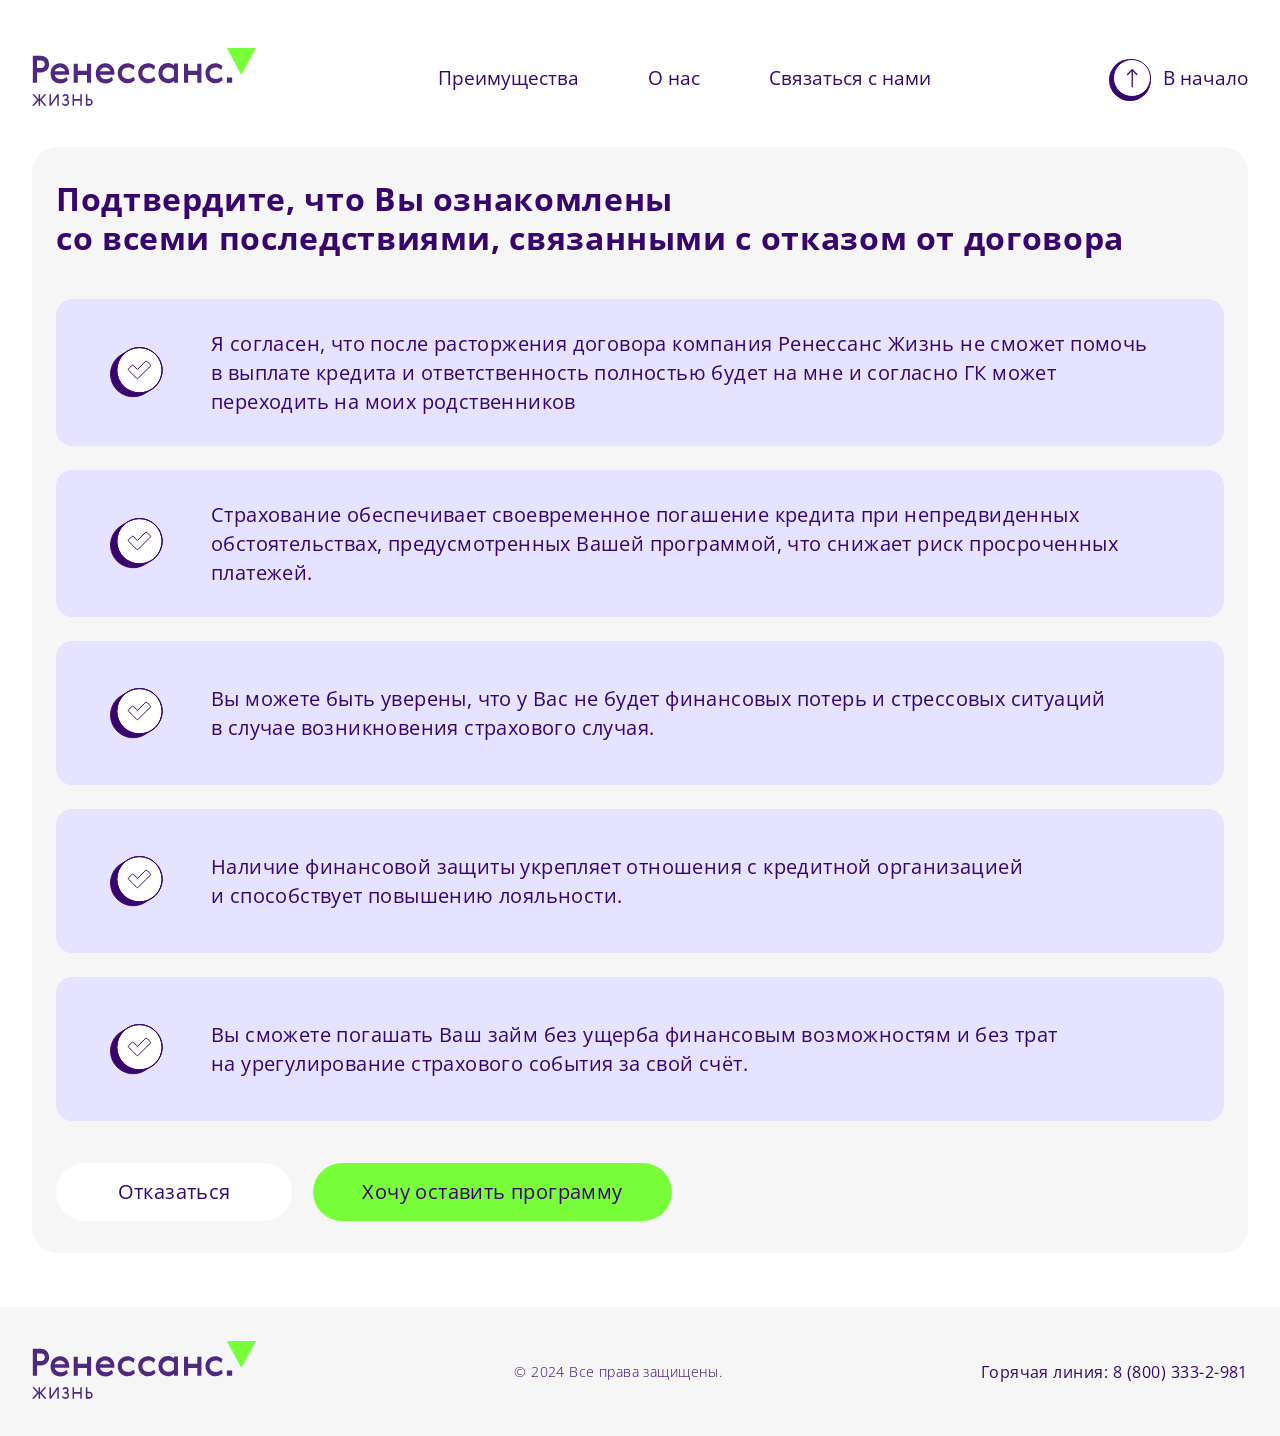
==== commit f065ea9a: "Apply landing page copy updates" ====
--- a/consequences.html
+++ b/consequences.html
@@ -70,13 +70,25 @@
                                     <div class="consequences__img">
                                         <img loading="lazy" src="./img/svg/checkPoint.svg" class="img-contain" width="61" height="61" alt="img">
                                     </div>
-                                    <span class="consequences__text">После расторжения договора я не смогу вновь воспользоваться программой<br>при наступлении страхового события</span>
+                                    <span class="consequences__text">Страхование обеспечивает своевременное погашение кредита при непредвиденных обстоятельствах, предусмотренных Вашей программой, что снижает риск просроченных платежей.</span>
                                 </li>
                                 <li class="consequences__item">
                                     <div class="consequences__img">
                                         <img loading="lazy" src="./img/svg/checkPoint.svg" class="img-contain" width="61" height="61" alt="img">
                                     </div>
-                                    <span class="consequences__text">Я знаю, что в случае наступления страхового события при невозможности<br>оплачивать кредит моя кредитная история будет испорчена</span>
+                                    <span class="consequences__text">Вы можете быть уверены, что у Вас не будет финансовых потерь и стрессовых ситуаций в случае возникновения страхового случая.</span>
+                                </li>
+                                <li class="consequences__item">
+                                    <div class="consequences__img">
+                                        <img loading="lazy" src="./img/svg/checkPoint.svg" class="img-contain" width="61" height="61" alt="img">
+                                    </div>
+                                    <span class="consequences__text">Наличие финансовой защиты укрепляет отношения с кредитной организацией и способствует повышению лояльности.</span>
+                                </li>
+                                <li class="consequences__item">
+                                    <div class="consequences__img">
+                                        <img loading="lazy" src="./img/svg/checkPoint.svg" class="img-contain" width="61" height="61" alt="img">
+                                    </div>
+                                    <span class="consequences__text">Вы сможете погашать Ваш займ без ущерба финансовым возможностям и без трат на урегулирование страхового события за свой счёт.</span>
                                 </li>
                             </ul>
                             <div class="consequences__btns">
@@ -104,4 +116,4 @@
         </div>
     </body>
 
-</html>+</html>
--- a/css/main.css
+++ b/css/main.css
@@ -1553,11 +1553,18 @@
   margin-left: 30px;
 }
 .rejection__item:nth-child(3) .rejection__img {
-  width: 63px;
-  height: 116px;
-  margin-right: 40px;
-  margin-left: 38px;
-}
+    width: 63px;
+    height: 116px;
+    margin-right: 40px;
+    margin-left: 38px;
+  }
+
+.rejection__item:nth-child(4) .rejection__img {
+    width: 87px;
+    height: 104px;
+    margin-right: 24px;
+    margin-left: 30px;
+  }
 
 .rejection__text {
   text-align: left;
@@ -1674,11 +1681,17 @@
     margin-left: 5px;
   }
   .rejection__item:nth-child(3) .rejection__img {
-    width: 19.5px;
-    height: 35.5px;
-    margin-right: 10px;
-    margin-left: 14px;
-  }
+      width: 19.5px;
+      height: 35.5px;
+      margin-right: 10px;
+      margin-left: 14px;
+    }
+  .rejection__item:nth-child(4) .rejection__img {
+      width: 32px;
+      height: 38px;
+      margin-right: 6px;
+      margin-left: 5px;
+    }
   .rejection__text {
     font-size: 12px;
     line-height: 125%;
@@ -3216,4 +3229,4 @@
     line-height: 160%;
     letter-spacing: 0.02em;
   }
-}+}
